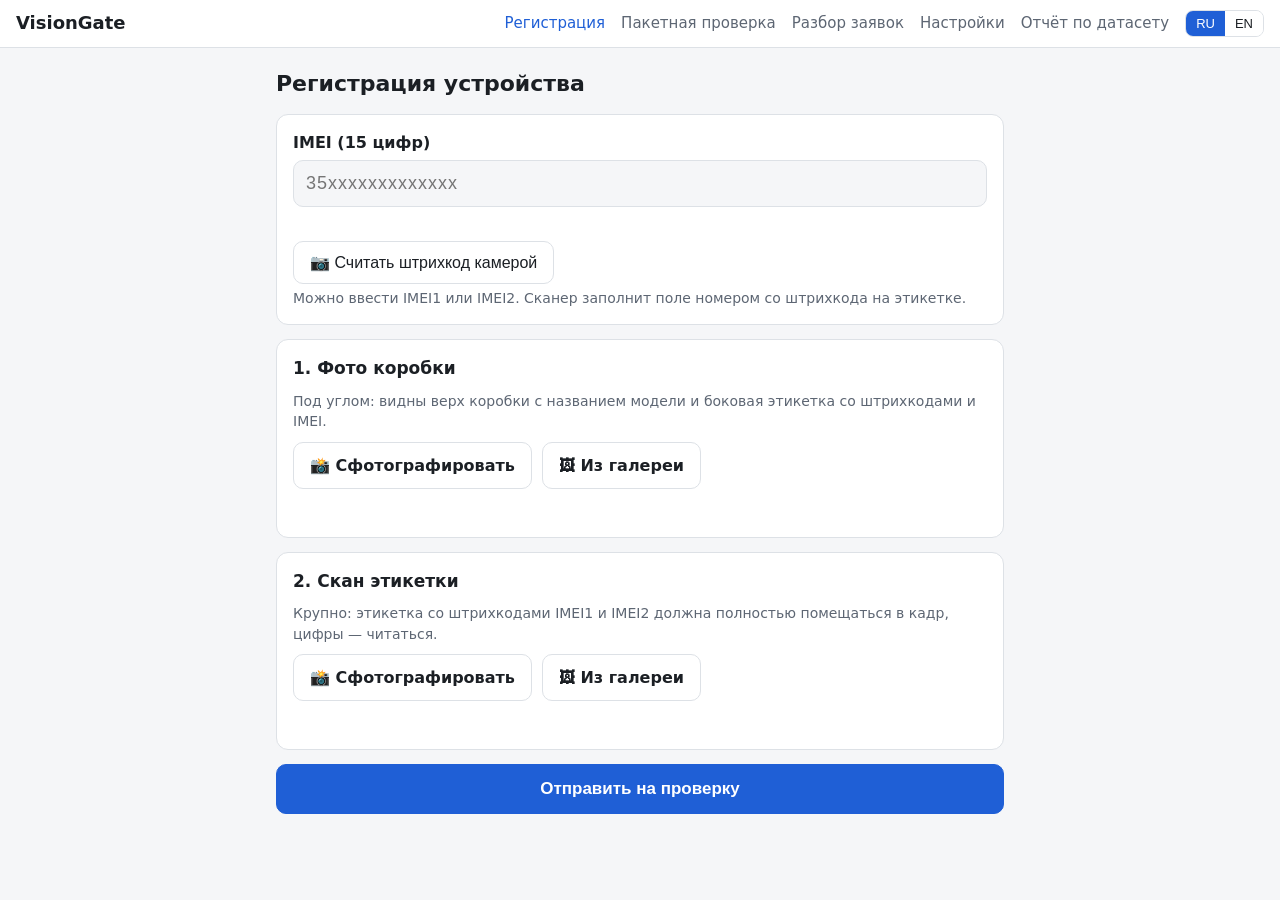
==== static/index.html @ 333820e0 "VisionGate v2: автоматическая проверка фото коробок при регистрации устройства Локальный MVP (CPU, о" ====
<!doctype html>
<html lang="ru">
<head>
<meta charset="utf-8">
<meta name="viewport" content="width=device-width, initial-scale=1">
<title>VisionGate</title>
<link rel="stylesheet" href="/static/style.css">
</head>
<body>
<header></header>
<main>
  <h1 data-i18n="title_register"></h1>
  <form id="form" novalidate>
    <div class="card">
      <label for="imei" data-i18n="imei_label"></label>
      <input id="imei" class="imei" type="text" inputmode="numeric" autocomplete="off" maxlength="17" placeholder="35xxxxxxxxxxxxx">
      <div id="imeiCheck" class="check"></div>
      <div class="row" style="margin-top:8px">
        <button type="button" id="scanBtn" data-i18n="scan_btn"></button>
      </div>
      <p class="hint" data-i18n="imei_hint"></p>
    </div>

    <div class="card" data-slot="device">
      <h2 data-i18n="slot1_title"></h2>
      <p class="hint" data-i18n="slot1_hint"></p>
      <div class="row" style="margin-top:10px">
        <label class="btn"><span data-i18n="take_photo"></span><input type="file" accept="image/*" capture="environment" hidden></label>
        <label class="btn"><span data-i18n="from_gallery"></span><input type="file" accept="image/*" hidden></label>
      </div>
      <img class="slot-preview" alt="">
      <div class="check"></div>
    </div>

    <div class="card" data-slot="scan">
      <h2 data-i18n="slot2_title"></h2>
      <p class="hint" data-i18n="slot2_hint"></p>
      <div class="row" style="margin-top:10px">
        <label class="btn"><span data-i18n="take_photo"></span><input type="file" accept="image/*" capture="environment" hidden></label>
        <label class="btn"><span data-i18n="from_gallery"></span><input type="file" accept="image/*" hidden></label>
      </div>
      <img class="slot-preview" alt="">
      <div class="check"></div>
    </div>

    <button type="submit" class="primary" id="submit" data-i18n="submit"></button>
    <p id="status" class="hint" style="text-align:center;margin-top:10px"></p>
  </form>
</main>

<div id="scanner">
  <video id="video" playsinline muted></video>
  <div class="frame"></div>
  <div class="bar"><span id="scanMsg"></span><button type="button" id="scanClose" data-i18n="close"></button></div>
</div>

<script src="/static/common.js"></script>
<script>VG.header("/"); VG.applyI18n();</script>
<script src="/static/vendor/zxing-wasm/zxing-reader.js"></script>
<script src="/static/app.js"></script>
</body>
</html>
---- static/style.css ----
:root {
  --bg: #f5f6f8; --card: #fff; --text: #1b1f24; --muted: #5d6673; --line: #dde1e6;
  --accent: #1f5fd6; --accent-text: #fff;
  --ok: #157f3b; --ok-bg: #e5f5ea; --bad: #b42318; --bad-bg: #fdecea;
  --warn: #93590a; --warn-bg: #fdf3e1; --info: #1f5fd6; --info-bg: #e8effc;
  --radius: 12px;
}
@media (prefers-color-scheme: dark) {
  :root { --bg: #111418; --card: #1a1e24; --text: #e7eaee; --muted: #9aa4b1; --line: #2c323a;
    --accent: #5b8ef0; --ok: #5fd38a; --ok-bg: #12301e; --bad: #ff8a80; --bad-bg: #3a1714;
    --warn: #f3c068; --warn-bg: #352610; --info: #8fb3ff; --info-bg: #17243d; }
}
* { box-sizing: border-box; }
body { margin: 0; background: var(--bg); color: var(--text);
  font: 16px/1.45 system-ui, -apple-system, "Segoe UI", Roboto, sans-serif; }
header { background: var(--card); border-bottom: 1px solid var(--line); padding: 10px 16px;
  display: flex; gap: 16px; align-items: center; flex-wrap: wrap; }
header b { font-size: 18px; margin-right: auto; }
header a { color: var(--muted); text-decoration: none; font-size: 15px; }
header a.active, header a:hover { color: var(--accent); }
header .lang { display: inline-flex; border: 1px solid var(--line); border-radius: 8px; overflow: hidden; }
header .lang button { border: 0; border-radius: 0; padding: 5px 10px; font-size: 13px; background: var(--card); }
header .lang button.active { background: var(--accent); color: var(--accent-text); }
.progress { height: 10px; background: var(--bg); border-radius: 999px; overflow: hidden; margin: 10px 0; }
.progress div { height: 100%; background: var(--accent); width: 0; transition: width .3s; }
main { max-width: 760px; margin: 0 auto; padding: 16px; }
main.wide { max-width: 1280px; }
.card { background: var(--card); border: 1px solid var(--line); border-radius: var(--radius);
  padding: 16px; margin-bottom: 14px; }
h1 { font-size: 22px; margin: 4px 0 14px; }
h2 { font-size: 17px; margin: 0 0 10px; }
label { display: block; font-weight: 600; margin-bottom: 6px; }
.hint { color: var(--muted); font-size: 14px; margin: 4px 0 0; }
input[type=text], select, textarea { width: 100%; padding: 12px; font-size: 18px; border-radius: 10px;
  border: 1px solid var(--line); background: var(--bg); color: var(--text); }
input.imei { letter-spacing: 1px; font-variant-numeric: tabular-nums; }
textarea { font-size: 15px; min-height: 70px; }
.row { display: flex; gap: 10px; flex-wrap: wrap; align-items: center; }
button, .btn { appearance: none; border: 1px solid var(--line); background: var(--card); color: var(--text);
  padding: 11px 16px; border-radius: 10px; font-size: 16px; cursor: pointer; display: inline-flex;
  align-items: center; gap: 6px; text-decoration: none; }
button.primary { background: var(--accent); color: var(--accent-text); border-color: var(--accent);
  font-weight: 600; width: 100%; justify-content: center; padding: 14px; font-size: 17px; }
button:disabled { opacity: .55; cursor: default; }
button.ok { border-color: var(--ok); color: var(--ok); }
button.bad { border-color: var(--bad); color: var(--bad); }
.slot-preview { width: 100%; max-height: 260px; object-fit: contain; border-radius: 8px;
  background: var(--bg); margin-top: 10px; display: none; }
.check { font-size: 14px; margin-top: 6px; min-height: 20px; }
.check.ok { color: var(--ok); } .check.bad { color: var(--bad); }
.badge { display: inline-block; padding: 3px 10px; border-radius: 999px; font-size: 14px; font-weight: 600; }
.s-APPROVED, .s-ok { background: var(--ok-bg); color: var(--ok); }
.s-REJECTED, .s-reject { background: var(--bad-bg); color: var(--bad); }
.s-REVIEW, .s-review { background: var(--warn-bg); color: var(--warn); }
.s-PRELIMINARY, .s-PROCESSING { background: var(--info-bg); color: var(--info); }
.big-status { font-size: 22px; padding: 8px 14px; }
.kv { display: grid; grid-template-columns: max-content 1fr; gap: 4px 12px; font-size: 15px; }
.kv dt { color: var(--muted); } .kv dd { margin: 0; overflow-wrap: anywhere; }
.mono { font-family: ui-monospace, Consolas, monospace; }
.spinner { width: 18px; height: 18px; border: 3px solid var(--line); border-top-color: var(--accent);
  border-radius: 50%; animation: spin 1s linear infinite; display: inline-block; }
@keyframes spin { to { transform: rotate(360deg); } }
#scanner { position: fixed; inset: 0; background: #000; z-index: 50; display: none; flex-direction: column; }
#scanner video { flex: 1; width: 100%; object-fit: cover; }
#scanner .frame { position: absolute; left: 6%; right: 6%; top: 38%; height: 24%; border: 3px solid #fff;
  border-radius: 10px; box-shadow: 0 0 0 9999px rgba(0,0,0,.35); pointer-events: none; }
#scanner .bar { position: absolute; bottom: 0; left: 0; right: 0; padding: 16px; color: #fff;
  display: flex; gap: 10px; justify-content: space-between; align-items: center; background: rgba(0,0,0,.6); }
table { width: 100%; border-collapse: collapse; font-size: 15px; }
th, td { text-align: left; padding: 8px 6px; border-bottom: 1px solid var(--line); vertical-align: top; }
tr.sel { background: var(--info-bg); }
tbody tr { cursor: pointer; }
.grid2 { display: grid; grid-template-columns: 1fr 1fr; gap: 14px; }
.review-layout { display: grid; grid-template-columns: minmax(320px, 420px) 1fr; gap: 16px; }
.photos img { width: 100%; border-radius: 8px; background: var(--bg); }
.tabs { display: flex; gap: 6px; flex-wrap: wrap; margin-bottom: 10px; }
.tabs button { padding: 7px 12px; font-size: 14px; }
.tabs button.active { background: var(--accent); color: var(--accent-text); border-color: var(--accent); }
details summary { cursor: pointer; color: var(--muted); }
pre { white-space: pre-wrap; overflow-wrap: anywhere; font-size: 13px; background: var(--bg);
  padding: 8px; border-radius: 8px; max-height: 300px; overflow: auto; }
.err { color: var(--bad); }
@media (max-width: 860px) { .review-layout, .grid2 { grid-template-columns: 1fr; } }
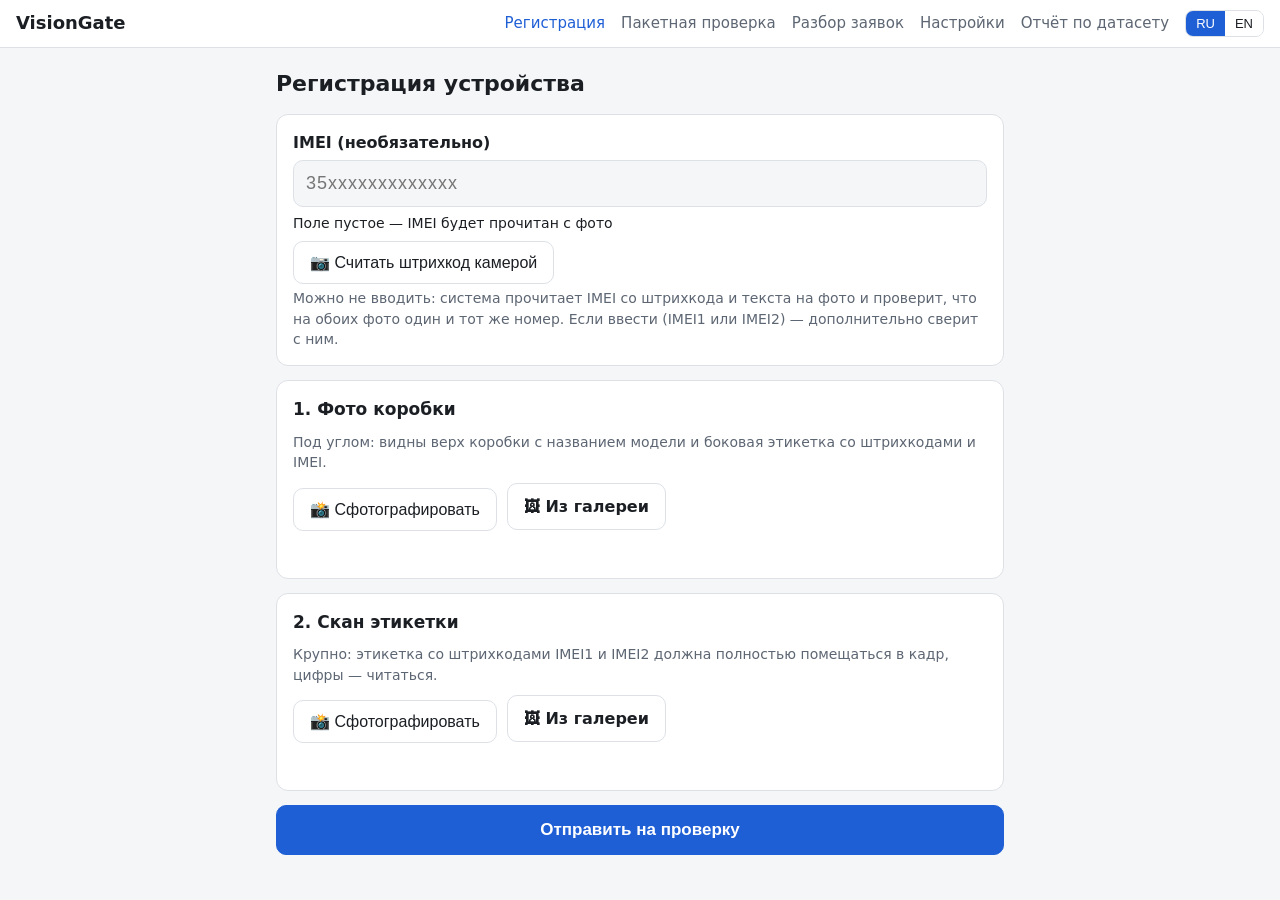
==== commit 3822d8bd: "IMEI необязателен, живая камера с шаблонами, пакет без IMEI в именах - Без введённого IMEI номер чит" ====
--- a/static/index.html
+++ b/static/index.html
@@ -12,21 +12,21 @@
   <h1 data-i18n="title_register"></h1>
   <form id="form" novalidate>
     <div class="card">
-      <label for="imei" data-i18n="imei_label"></label>
+      <label for="imei" data-i18n="imei_label_opt"></label>
       <input id="imei" class="imei" type="text" inputmode="numeric" autocomplete="off" maxlength="17" placeholder="35xxxxxxxxxxxxx">
       <div id="imeiCheck" class="check"></div>
       <div class="row" style="margin-top:8px">
         <button type="button" id="scanBtn" data-i18n="scan_btn"></button>
       </div>
-      <p class="hint" data-i18n="imei_hint"></p>
+      <p class="hint" data-i18n="imei_hint_opt"></p>
     </div>
 
     <div class="card" data-slot="device">
       <h2 data-i18n="slot1_title"></h2>
       <p class="hint" data-i18n="slot1_hint"></p>
       <div class="row" style="margin-top:10px">
-        <label class="btn"><span data-i18n="take_photo"></span><input type="file" accept="image/*" capture="environment" hidden></label>
-        <label class="btn"><span data-i18n="from_gallery"></span><input type="file" accept="image/*" hidden></label>
+        <button type="button" class="btn" data-cam><span data-i18n="take_photo"></span></button>
+        <label class="btn"><span data-i18n="from_gallery"></span><input type="file" accept="image/*" data-gallery hidden></label>
       </div>
       <img class="slot-preview" alt="">
       <div class="check"></div>
@@ -36,8 +36,8 @@
       <h2 data-i18n="slot2_title"></h2>
       <p class="hint" data-i18n="slot2_hint"></p>
       <div class="row" style="margin-top:10px">
-        <label class="btn"><span data-i18n="take_photo"></span><input type="file" accept="image/*" capture="environment" hidden></label>
-        <label class="btn"><span data-i18n="from_gallery"></span><input type="file" accept="image/*" hidden></label>
+        <button type="button" class="btn" data-cam><span data-i18n="take_photo"></span></button>
+        <label class="btn"><span data-i18n="from_gallery"></span><input type="file" accept="image/*" data-gallery hidden></label>
       </div>
       <img class="slot-preview" alt="">
       <div class="check"></div>
@@ -57,6 +57,7 @@
 <script src="/static/common.js"></script>
 <script>VG.header("/"); VG.applyI18n();</script>
 <script src="/static/vendor/zxing-wasm/zxing-reader.js"></script>
+<script src="/static/camera.js"></script>
 <script src="/static/app.js"></script>
 </body>
 </html>
--- a/static/style.css
+++ b/static/style.css
@@ -66,6 +66,35 @@
   border-radius: 10px; box-shadow: 0 0 0 9999px rgba(0,0,0,.35); pointer-events: none; }
 #scanner .bar { position: absolute; bottom: 0; left: 0; right: 0; padding: 16px; color: #fff;
   display: flex; gap: 10px; justify-content: space-between; align-items: center; background: rgba(0,0,0,.6); }
+/* живая камера */
+[hidden] { display: none !important; }  /* иначе display у button/.btn перебивает атрибут hidden */
+#cam { position: fixed; inset: 0; z-index: 60; background: #000; display: none; flex-direction: column; }
+#cam .cam-stage { position: relative; flex: 1; min-height: 0; }
+#cam video, #cam #camShot { position: absolute; inset: 0; width: 100%; height: 100%; object-fit: contain; background: #000; }
+#camOverlay { position: absolute; inset: 0; pointer-events: none; display: flex; overflow: hidden; }
+#camOverlay svg { width: 100%; height: 100%; }
+#camOverlay .ov-face { fill: rgba(255,255,255,.06); }
+#camOverlay .ov-dim { fill: rgba(255,255,255,.02); }
+#camOverlay .ov-line polygon, #camOverlay .ov-label, #camOverlay .ov-corner path {
+  stroke: #fff; stroke-width: .5; stroke-linejoin: round; vector-effect: non-scaling-stroke; }
+#camOverlay .ov-line polygon { stroke-dasharray: 2 1.2; }
+#camOverlay .ov-label { fill: rgba(255,255,255,.12); stroke-width: .7; }
+#camOverlay .ov-corner path { fill: none; stroke-width: 1.6; stroke: #7fb0ff; }
+#camOverlay .ov-bars line { stroke: rgba(255,255,255,.55); stroke-width: .5; }
+#camOverlay .ov-text { fill: rgba(255,255,255,.75); font: 600 5px system-ui, sans-serif; }
+#camOverlay .ov-small { fill: rgba(255,255,255,.7); font: 2.4px ui-monospace, monospace; }
+#camOverlay .ov-caption { fill: #fff; font: 600 3.2px system-ui, sans-serif; text-anchor: middle;
+  paint-order: stroke; stroke: rgba(0,0,0,.65); stroke-width: .8px; }
+#camOverlay svg * { filter: drop-shadow(0 0 .4px rgba(0,0,0,.9)); }
+.cam-msg { position: absolute; inset: 0; display: none; align-items: center; justify-content: center; padding: 24px;
+  color: #fff; font-size: 17px; text-align: center; line-height: 1.5; }
+.cam-bar { display: flex; gap: 10px; align-items: center; justify-content: center; flex-wrap: wrap;
+  padding: 14px 16px calc(14px + env(safe-area-inset-bottom)); background: rgba(0,0,0,.85); }
+.cam-bar button { background: #222; color: #fff; border-color: #444; }
+.cam-bar .cam-primary { background: var(--accent); border-color: var(--accent); font-weight: 600; }
+.cam-shutter { width: 64px; height: 64px; border-radius: 50% !important; padding: 0 !important; background: #fff !important;
+  border: 4px solid #888 !important; box-shadow: 0 0 0 3px #fff; }
+.cam-shutter:disabled { opacity: .5; }
 table { width: 100%; border-collapse: collapse; font-size: 15px; }
 th, td { text-align: left; padding: 8px 6px; border-bottom: 1px solid var(--line); vertical-align: top; }
 tr.sel { background: var(--info-bg); }
